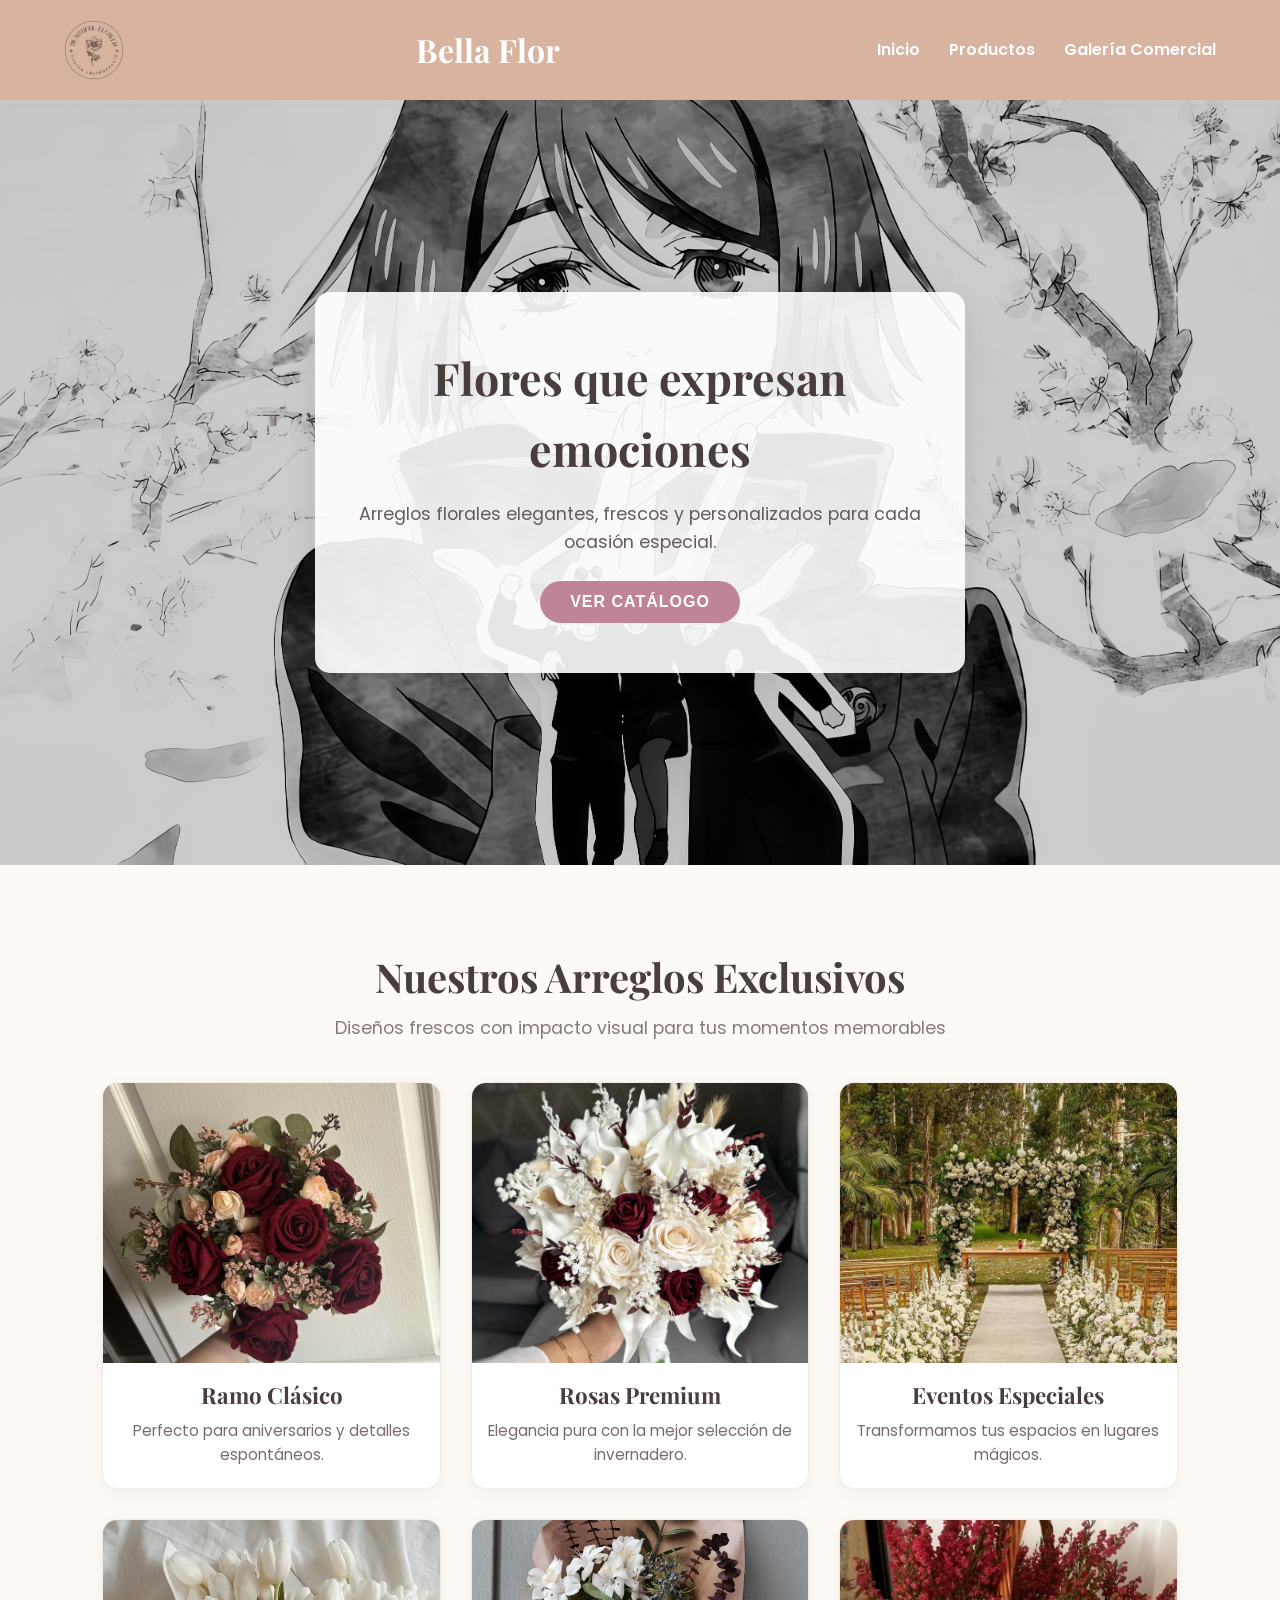
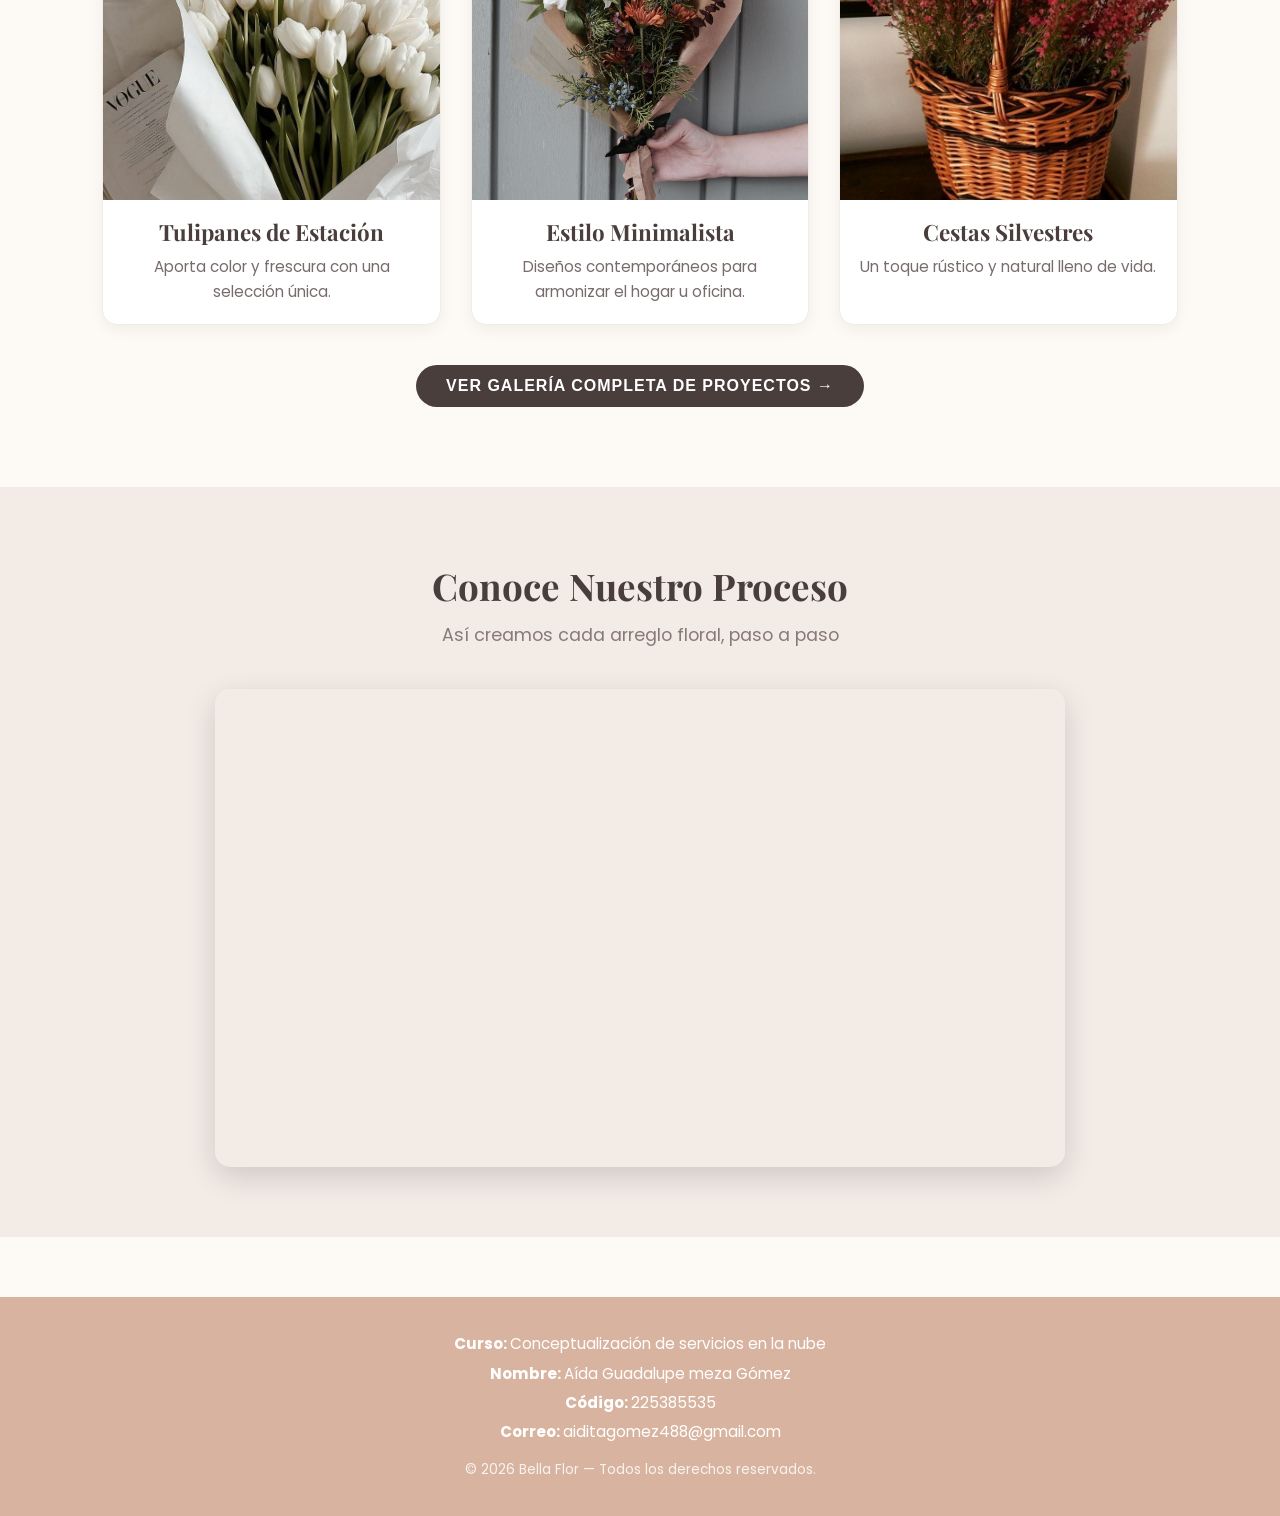
==== Beautiful_Flower/index.html @ 539f6107 "Add files via upload" ====
<!DOCTYPE html>
<html lang="es">
<head>
    <meta charset="UTF-8">
    <meta name="viewport" content="width=device-width, initial-scale=1.0">
    <title> Bella Flor | Florería Elegante y Arreglos Personalizados </title>
    <link rel="preconnect" href="https://fonts.googleapis.com">
    <link rel="preconnect" href="https://fonts.gstatic.com" crossorigin>
    <link href="https://fonts.googleapis.com/css2?family=Playfair+Display:ital,wght@0,400..700;1,400..700&family=Poppins:wght@300;400;600&display=swap" rel="stylesheet">
    <link rel="stylesheet" href="styles.css">
</head>
<body>

    <!-- Contenedor Principal /•᷅•᷄\੭ -->
     <div class="Contenedor">

    <!-- Header | Logotipo a la izquierda /•᷅•᷄\੭ -->
    <div class="header">
        <img src="─﹐ ⟡ ﹒ 𝐎𝐌𝐃𝐖𝐈𝐆 ﹒⭒\Logo.png" alt="Logo Bella Flor" class="logo">
        <h1> Bella Flor </h1>
        <nav>
            <a href="index.html">Inicio</a>
            <a href="#productos"> Productos </a>
            <a href="galeria.html"> Galería Comercial </a>
        </nav>
    </div>

    <!-- Hero | Imagen de fondo /•᷅•᷄\੭ -->
    <section class="hero">
        <div class="hero-text">
            <h2> Flores que expresan emociones </h2>
            <p> Arreglos florales elegantes, frescos y personalizados para cada ocasión especial. </p>
            <button onclick="location.href='galeria.html'"> Ver catálogo </button>
        </div>
    </section>

    <!-- Sección de Productos /•᷅•᷄\੭ -->
    <section id="Productos" class="Productos">
        <h2> Nuestros Arreglos Exclusivos </h2>
        <p class="subtitle"> Diseños frescos con impacto visual para tus momentos memorables </p>

    <div class="grid">

        <div class="card">
            <img src="─﹐ ⟡ ﹒ 𝐎𝐌𝐃𝐖𝐈𝐆 ﹒⭒\Ramo_Clásico.png" alt="Ramo de flores clásicas en tonos pastel">
            <h3> Ramo Clásico </h3>
            <p> Perfecto para aniversarios y detalles espontáneos. </p>
        </div>

        <div class="card">
            <img src="─﹐ ⟡ ﹒ 𝐎𝐌𝐃𝐖𝐈𝐆 ﹒⭒\Rosas_Premium.png" alt="Arreglo premium de rosas rosadas frescas">
            <h3> Rosas Premium </h3>
            <p> Elegancia pura con la mejor selección de invernadero. </p>
        </div>

        <div class="card">
            <img src="─﹐ ⟡ ﹒ 𝐎𝐌𝐃𝐖𝐈𝐆 ﹒⭒\Eventos_Especiales.png" alt="Decoración floral para mesas de eventos">
            <h3> Eventos Especiales </h3>
            <p> Transformamos tus espacios en lugares mágicos. </p>
        </div>

        <div class="card">
            <img src="─﹐ ⟡ ﹒ 𝐎𝐌𝐃𝐖𝐈𝐆 ﹒⭒\Tulipanes_de_Estación.png" alt="Ramo de tulipanes de colores brillantes">
            <h3> Tulipanes de Estación </h3>
            <p> Aporta color y frescura con una selección única. </p>
        </div>

        <div class="card">
            <img src="─﹐ ⟡ ﹒ 𝐎𝐌𝐃𝐖𝐈𝐆 ﹒⭒\Estilo_Minimalista.png" alt="Arreglo floral minimalista en jarrón blanco">
            <h3> Estilo Minimalista </h3>
            <p> Diseños contemporáneos para armonizar el hogar u oficina. </p>
        </div>

        <div class="card">
            <img src="─﹐ ⟡ ﹒ 𝐎𝐌𝐃𝐖𝐈𝐆 ﹒⭒/Cestas_Silvestres.png" alt="Cesta de mimbre con flores silvestres">
            <h3> Cestas Silvestres </h3>
            <p> Un toque rústico y natural lleno de vida. </p>
        </div>

    </div>

    <div style="margin-top: 40px;">
        <button class="btn-secundario" onclick="location.href='galeria.html'"> Ver Galería Completa de Proyectos → </button>
    </div>

    </section>

    <!-- Video /•᷅•᷄\੭ -->
        <section class="video-seccion">
            <h2>Conoce Nuestro Proceso</h2>
            <p class="subtitle">Así creamos cada arreglo floral, paso a paso</p>
            <div class="video-wrapper">
                <iframe
                    src="https://www.youtube.com/embed/cHcLOLJHlMY?si=oy0eEwHoiyuRf0sT" 
                    title=" Nuestra Música Favorita"
                    frameborder="0" 
                    allow="accelerometer; autoplay; clipboard-write; encrypted-media; gyroscope; picture-in-picture; web-share"
                    referrerpolicy="strict-origin-when-cross-origin"
                    allowfullscreen>
                </iframe>
            </div>
        </section>

    <!-- Footer | Datos de Identificación /•᷅•᷄\੭ -->
    <footer>
        <p><strong> Curso: </strong> Conceptualización de servicios en la nube </p>
        <p><strong> Nombre: </strong> Aída Guadalupe meza Gómez </p>
        <p><strong> Código: </strong> 225385535 </p>
        <p><strong> Correo: </strong> aiditagomez488@gmail.com </p>
        <p class="copyright"> © 2026 Bella Flor — Todos los derechos reservados. </p>
    </footer>

</div>

</body>
</html>
---- Beautiful_Flower/styles.css ----
/* Sector Universal /•᷅•᷄\੭ */
* {
    margin: 0;
    padding: 0;
    box-sizing: border-box;
}

html {
    scroll-behavior: smooth;
}

body {
    font-family: 'Poppins', sans-serif;
    background-color: #fdfaf6;
    color: #333;
    line-height: 1.6;
}

/* Contenedor Principal | Index /•᷅•᷄\੭ */
.contenedor {
    max-width: 1400px;
    margin: 0 auto;
    background-color: #fdfaf6;
    box-shadow: 0 0 40px rgba(0,0,0,0.08);
}

/* Header | Logo y Navigation Bar | Index /•᷅•᷄\੭ */
.header {
    background-color: #d8b4a0;
    padding: 20px 5%;
    display: flex;
    justify-content: space-between;
    align-items: center;
    position: sticky;
    top: 0;
    z-index: 1000;
    box-shadow: 0 2px 10px rgba(255, 165, 165, 0.05);
}

.header h1 {
    font-family: 'Playfair Display', serif;
    color: white;
    font-weight: 700;
}

.logo {
    height: 60px;
    width: auto;
    display: block;
}

nav a {
    color: white;
    text-decoration: none;
    margin-left: 25px;
    font-weight: 600;
    transition: color 0.3s;
}

nav a:hover {
    color: #fceade;
}

/* Hero  | Index /•᷅•᷄\੭ */
.hero {
    background-image: linear-gradient(rgba(0, 0, 0, 0.2), rgba(0, 0, 0, 0.2)), url('─﹐ ⟡ ﹒ 𝐎𝐌𝐃𝐖𝐈𝐆 ﹒⭒/Inicio.jpg');
    background-size: cover;
    background-position: center;
    height: 85vh;
    display: flex;
    align-items: center;
    justify-content: center;
    text-align: center;
    padding: 0 20px;
}

.hero-text {
    background-color: rgba(255, 255, 255, 0.9);
    padding: 50px 40px;
    border-radius: 15px;
    max-width: 650px;
    box-shadow: 0 10px 30px rgba(0,0,0,0.1);
}

.hero h2 {
    font-family: 'Playfair Display', serif;
    font-size: 2.8rem;
    margin-bottom: 15px;
    color: #4a3e3d;
}

.hero p {
    font-size: 1.1rem;
    color: #665c5b;
    margin-bottom: 25px;
}

.hero button, .btn-secundario {
    padding: 12px 30px;
    border: none;
    background-color: #c08497;
    color: white;
    border-radius: 25px;
    cursor: pointer;
    font-size: 1rem;
    font-weight: 600;
    text-transform: uppercase;
    letter-spacing: 1px;
    transition: background-color 0.3s, transform 0.2s;
}

.hero button:hover, .btn-secundario:hover {
    background-color: #a85572;
    transform: translateY(-2px);
}

.btn-secundario {
    background-color: #4a3e3d;
}
.btn-secundario:hover {
    background-color: #332a29;
}

/* Sección de Productos /•᷅•᷄\੭ */
.Productos {
    padding: 80px 8%;
    text-align: center;
}

.Productos h2 {
    font-family: 'Playfair Display', serif;
    font-size: 2.5rem;
    color: #4a3e3d;
    margin-bottom: 5px;
}

.subtitle {
    color: #887a78;
    margin-bottom: 40px;
    font-size: 1.1rem;
}

/* Grid de Tarjetas | Index /•᷅•᷄\੭ */
.grid {
    display: grid;
    grid-template-columns: repeat(auto-fit, minmax(280px, 1fr));
    gap: 30px;
}

.card {
    background: white;
    border-radius: 15px;
    overflow: hidden;
    box-shadow: 0 5px 15px rgba(0,0,0,0.05);
    transition: transform 0.3s, box-shadow 0.3s;
    border: 1px solid #f3ebe6;
}

.card:hover {
    transform: translateY(-5px);
    box-shadow: 0 10px 25px rgba(0,0,0,0.1);
}

.card img {
    width: 100%;
    height: 280px;
    object-fit: cover; 
    display: block;
}

.card h3 {
    font-family: 'Playfair Display', serif;
    font-size: 1.4rem;
    padding: 15px 15px 5px 15px;
    color: #4a3e3d;
}

.card p {
    font-size: 0.95rem;
    color: #776c6b;
    padding: 0 15px 20px 15px;
}

/* Sección de Video | Index /•᷅•᷄\੭ */
.video-seccion {
    padding: 70px 8%;
    text-align: center;
    background-color: #f3ebe6;
}

.video-seccion h2 {
    font-family: 'Playfair Display', serif;
    font-size: 2.3rem;
    color: #4a3e3d;
    margin-bottom: 5px;
}

.video-wrapper {
    position: relative;
    width: 100%;
    max-width: 850px;
    margin: 0 auto;
    aspect-ratio: 16 / 9;
    border-radius: 15px;
    overflow: hidden;
    box-shadow: 0 10px 30px rgba(0,0,0,0.15);
}

.video-wrapper iframe {
    position: absolute;
    inset: 0;
    width: 100%;
    height: 100%;
    border: none;
}

/*Footer | Datos de Identificación | Index /•᷅•᷄\੭ */
footer {
    background-color: #d8b4a0;
    color: white;
    text-align: center;
    padding: 35px 20px;
    margin-top: 0;
}

footer p {
    margin: 6px 0;
    font-size: 0.95rem;
}

footer .copyright {
    margin-top: 15px;
    font-size: 0.85rem;
    opacity: 0.85;
}

/* Página de Galería /•᷅•᷄\੭ */
.galeria-header {
    background-color: #f3ebe6;
    text-align: center;
    padding: 60px 20px;
}

.galeria-header h2 {
    font-family: 'Playfair Display', serif;
    font-size: 2.6rem;
    color: #4a3e3d;
    margin-bottom: 10px;
}

.galeria-header p {
    font-size: 1.1rem;
    color: #776c6b;
    max-width: 700px;
    margin: 0 auto;
}

.galeria-seccion-pagina {
    padding: 60px 8%;
}

.galeria-extensa-grid {
    display: grid;
    grid-template-columns: repeat(auto-fit, minmax(300px, 1fr));
    gap: 25px;
}

.galeria-tarjeta {
    position: relative;
    border-radius: 12px;
    overflow: hidden;
    box-shadow: 0 5px 15px rgba(0,0,0,0.08);
    background-color: white;
}

.galeria-tarjeta img {
    width: 100%;
    height: 320px;
    object-fit: cover;
    display: block;
    transition: transform 0.4s ease;
}

.galeria-tarjeta:hover img {
    transform: scale(1.06);
}

.info-foto {
    padding: 15px;
    text-align: center;
    background: white;
    border-top: 1px solid #f3ebe6;
}

.info-foto h4 {
    font-family: 'Playfair Display', serif;
    font-size: 1.15rem;
    color: #4a3e3d;
}

/* FOOTER  /•᷅•᷄\੭ */
footer {
    background-color: #d8b4a0;
    color: white;
    text-align: center;
    padding: 30px 20px;
    margin-top: 60px;
}

footer p {
    margin: 5px 0;
    font-size: 0.95rem;
}

/* Responsive  /•᷅•᷄\੭ */
@media (max-width: 768px) {
    header {
        flex-direction: column;
        gap: 15px;
    }
    nav a {
        margin: 0 10px;
    }
    .hero h2 {
        font-size: 2rem;
    }
}
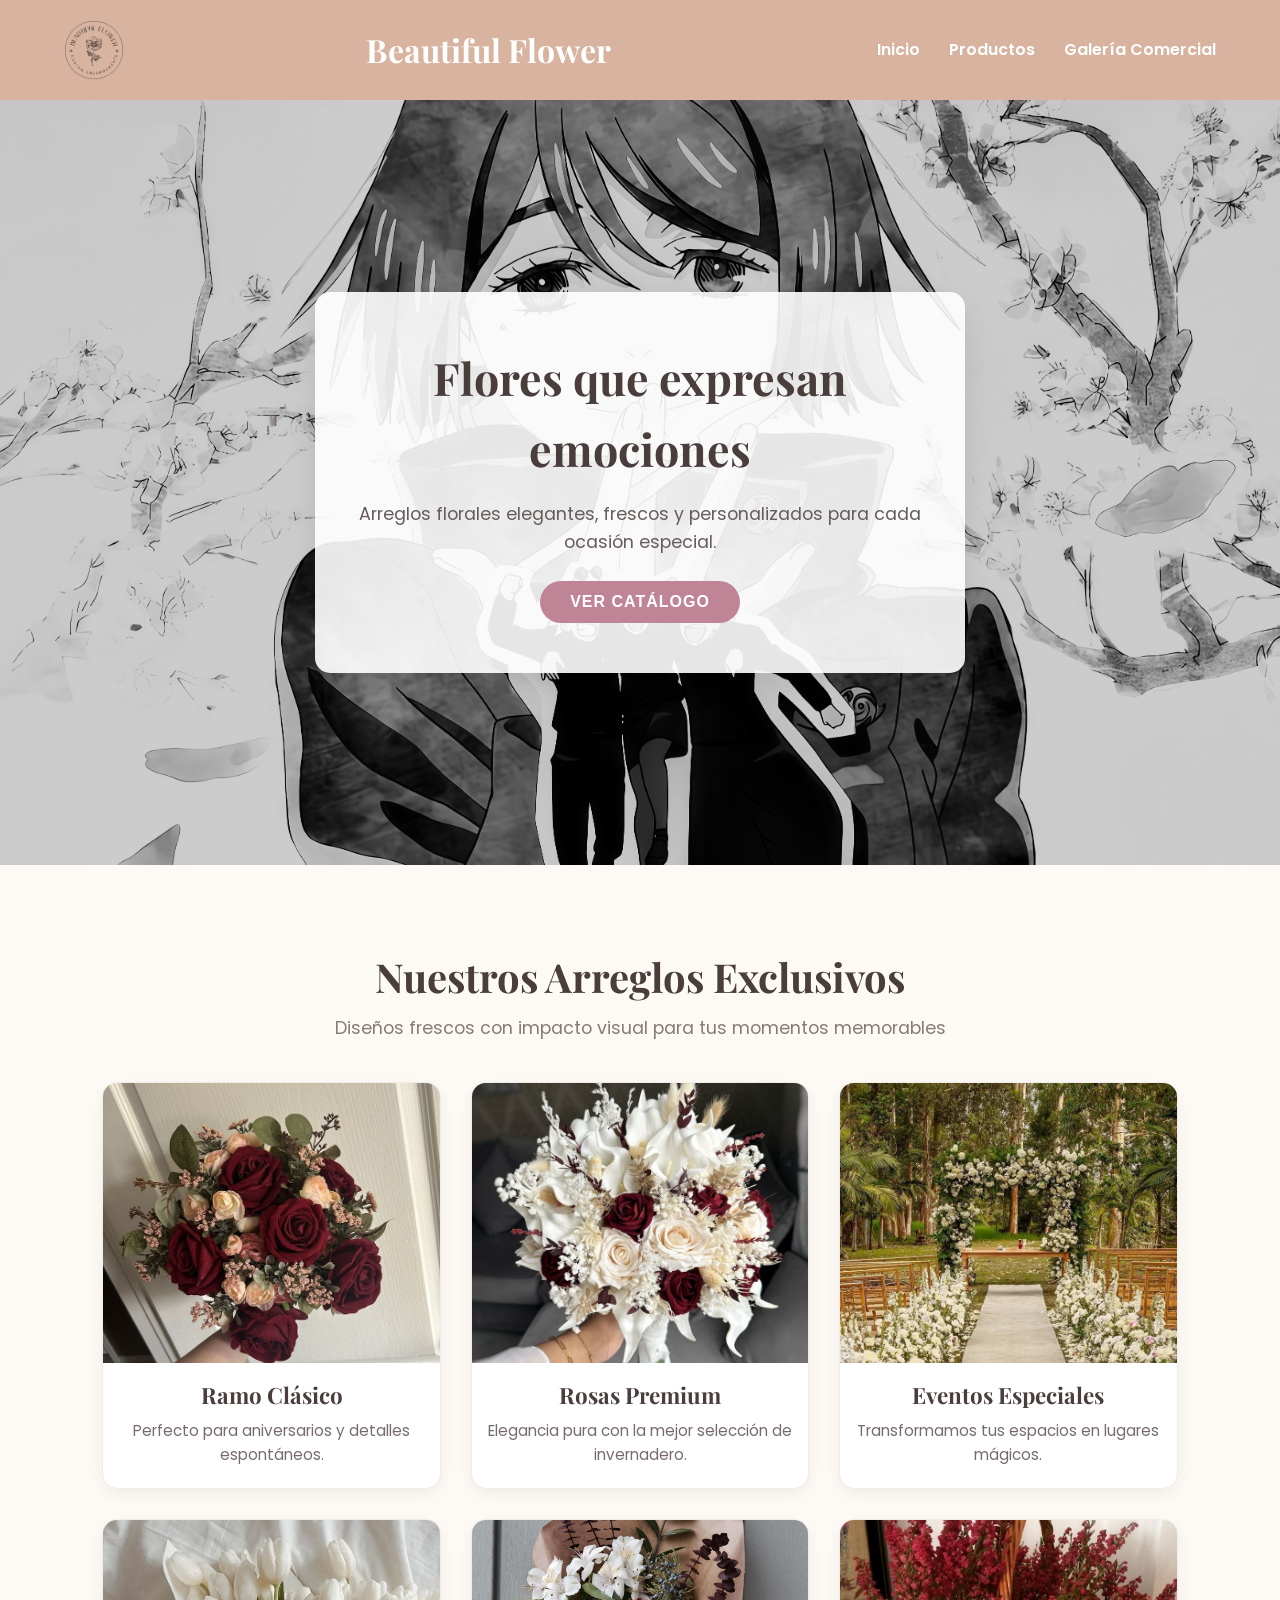
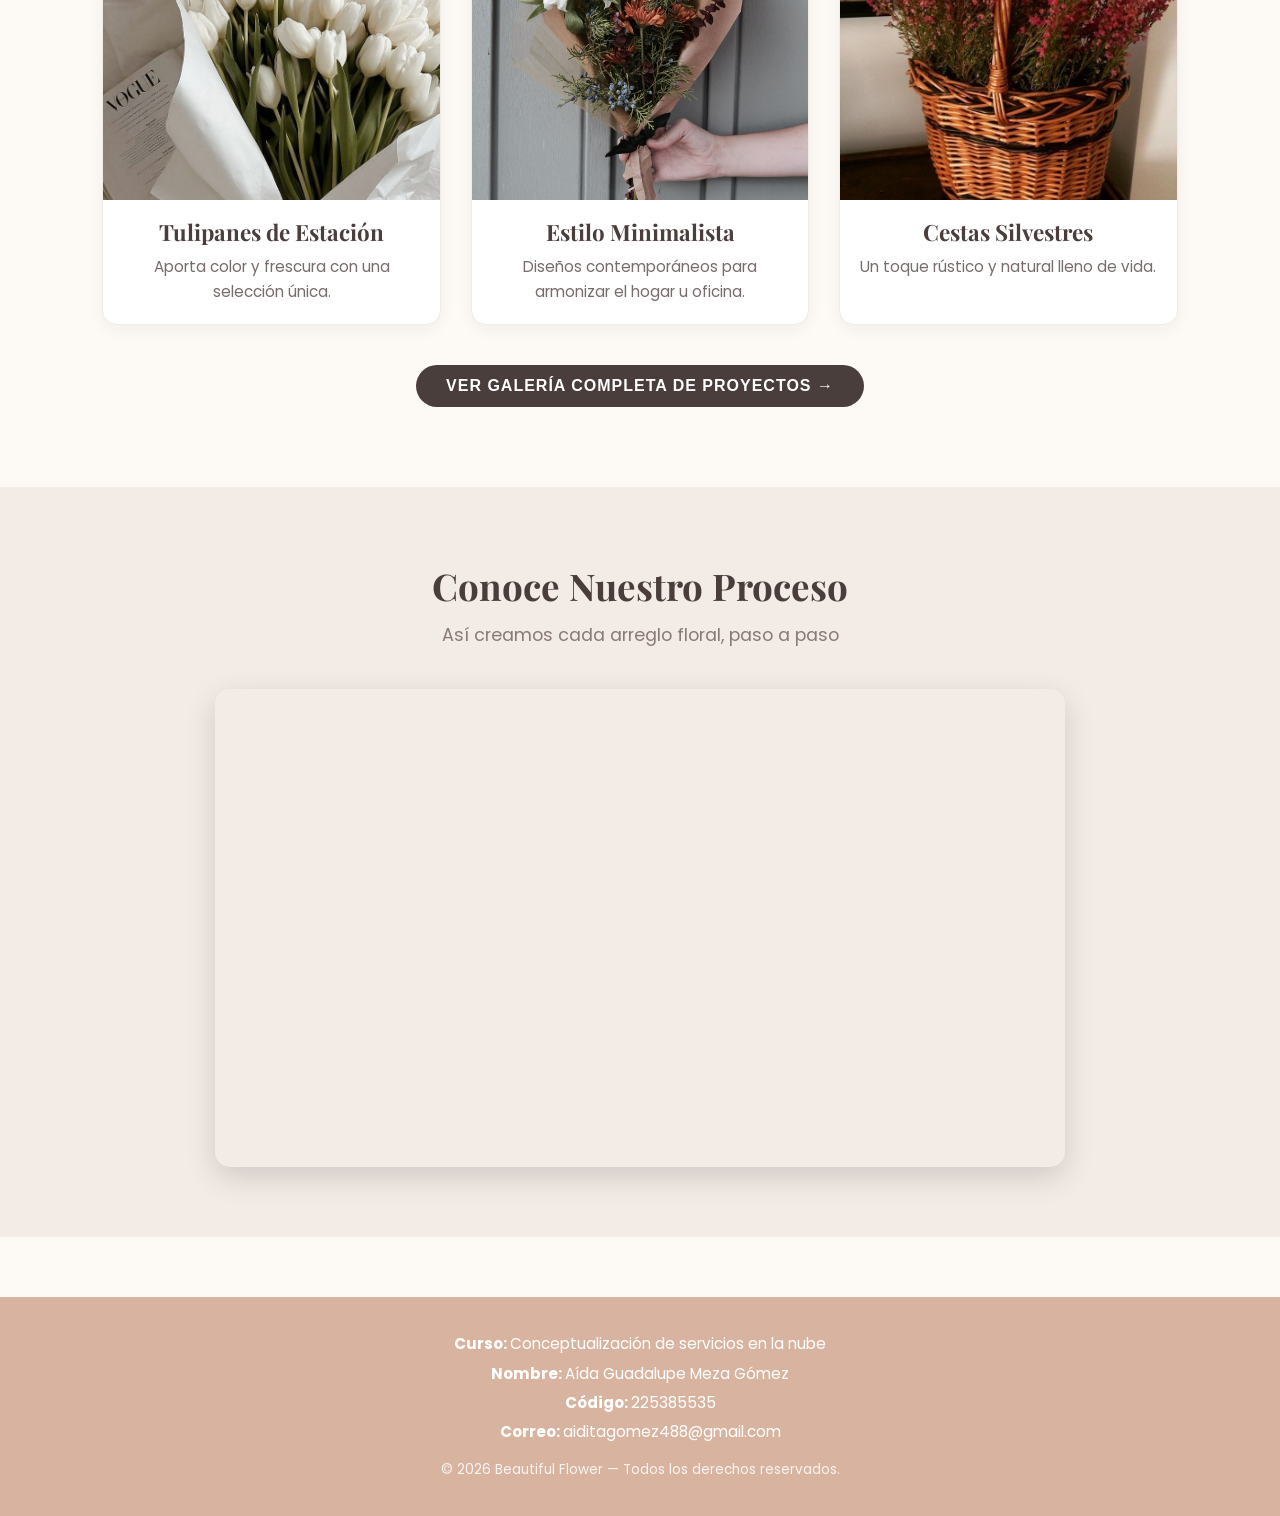
==== commit 4891eb23: "Add files via upload" ====
--- a/Beautiful_Flower/index.html
+++ b/Beautiful_Flower/index.html
@@ -3,7 +3,7 @@
 <head>
     <meta charset="UTF-8">
     <meta name="viewport" content="width=device-width, initial-scale=1.0">
-    <title> Bella Flor | Florería Elegante y Arreglos Personalizados </title>
+    <title> Beautiful Flower | Florería Elegante y Arreglos Personalizados </title>
     <link rel="preconnect" href="https://fonts.googleapis.com">
     <link rel="preconnect" href="https://fonts.gstatic.com" crossorigin>
     <link href="https://fonts.googleapis.com/css2?family=Playfair+Display:ital,wght@0,400..700;1,400..700&family=Poppins:wght@300;400;600&display=swap" rel="stylesheet">
@@ -16,8 +16,8 @@
 
     <!-- Header | Logotipo a la izquierda /•᷅•᷄\੭ -->
     <div class="header">
-        <img src="─﹐ ⟡ ﹒ 𝐎𝐌𝐃𝐖𝐈𝐆 ﹒⭒\Logo.png" alt="Logo Bella Flor" class="logo">
-        <h1> Bella Flor </h1>
+        <img src="─﹐ ⟡ ﹒ 𝐎𝐌𝐃𝐖𝐈𝐆 ﹒⭒\Logo.png" alt="Logo Beautiful Flower" class="logo">
+        <h1> Beautiful Flower </h1>
         <nav>
             <a href="index.html">Inicio</a>
             <a href="#productos"> Productos </a>
@@ -104,10 +104,10 @@
     <!-- Footer | Datos de Identificación /•᷅•᷄\੭ -->
     <footer>
         <p><strong> Curso: </strong> Conceptualización de servicios en la nube </p>
-        <p><strong> Nombre: </strong> Aída Guadalupe meza Gómez </p>
+        <p><strong> Nombre: </strong> Aída Guadalupe Meza Gómez </p>
         <p><strong> Código: </strong> 225385535 </p>
         <p><strong> Correo: </strong> aiditagomez488@gmail.com </p>
-        <p class="copyright"> © 2026 Bella Flor — Todos los derechos reservados. </p>
+        <p class="copyright"> © 2026 Beautiful Flower — Todos los derechos reservados. </p>
     </footer>
 
 </div>
